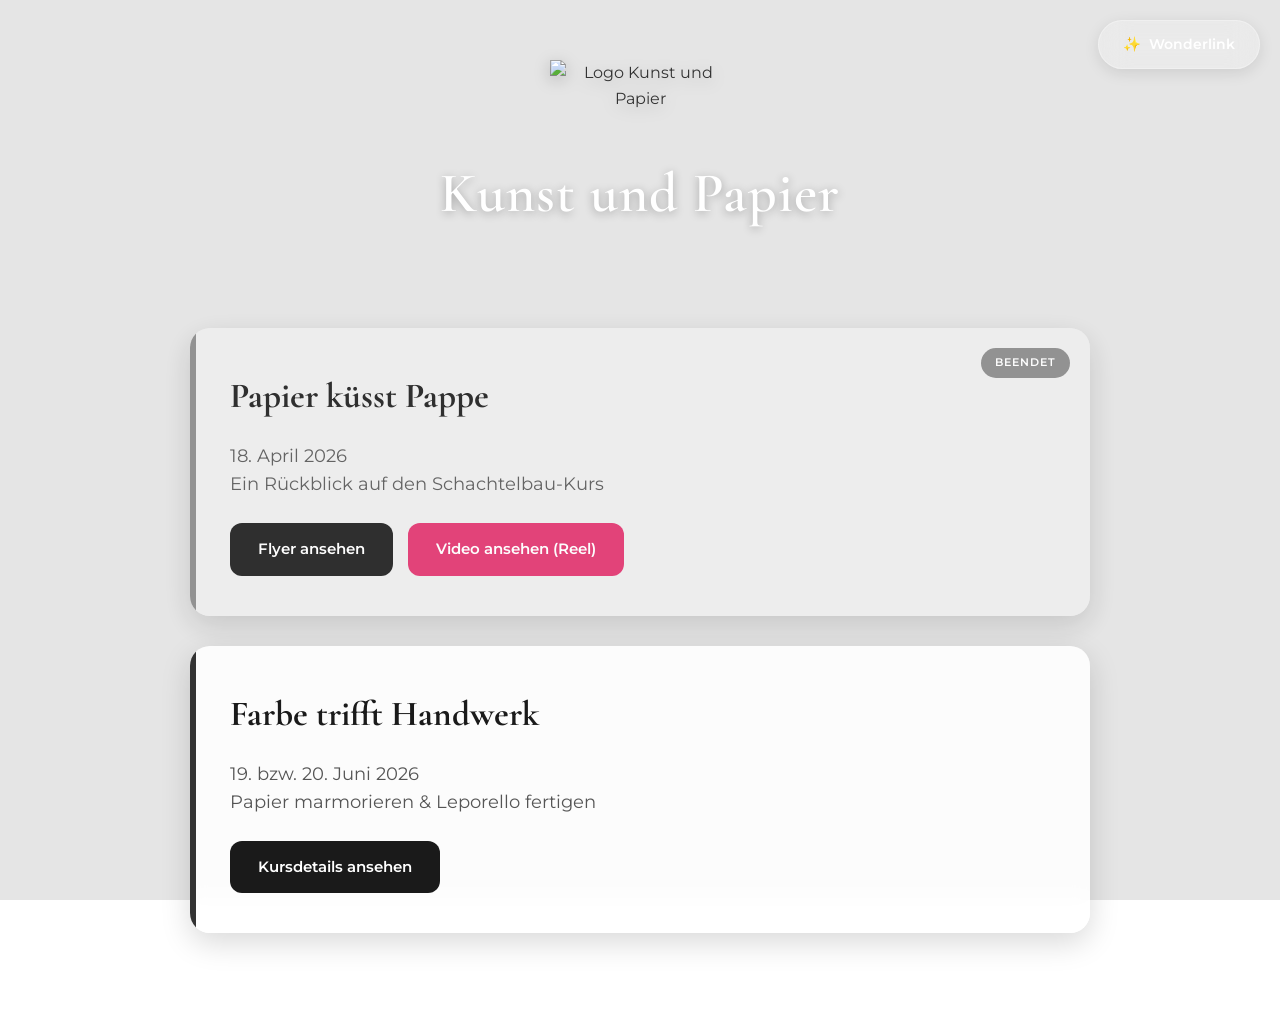
==== index.html @ db14aaea "Add files via upload" ====
<!DOCTYPE html>
<html lang="de">
<head>
    <meta charset="UTF-8">
    <meta name="viewport" content="width=device-width, initial-scale=1.0">
    <title>Kunst und Papier – Kurse</title>
    <link rel="stylesheet" href="style.css">
</head>
<body>

    <nav class="nav">
        <a href="https://wonderl.ink/@kunst.und.papier?utm_source=ig&utm_medium=social&utm_content=link_in_bio&fbclid=PAdGRleARa5gBleHRuA2FlbQIxMQBzcnRjBmFwcF9pZA8xMjQwMjQ1NzQyODc0MTQAAadBw-XWcbCXHD3uxG_gkYI_okn8txs2lyn72MQV52lw5D352qN8CNvk9-yM_Q_aem_CXyqHSoFY4Ez12WwjsyFrg" class="wonderlink-btn" target="_blank">
            <span>✨</span> Wonderlink
        </a>
    </nav>

    <header class="header-container">
        <img src="logo.jpg" class="logo" alt="Logo Kunst und Papier">
        <h1>Kunst und Papier</h1>
    </header>

    <main class="container">
        <!-- Kurs vom 18. April (BEENDET) -->
        <article class="kurs beendet">
            <span class="status-badge">Beendet</span>
            <h2>Papier küsst Pappe</h2>
            <p>18. April 2026 <br>
               Ein Rückblick auf den Schachtelbau-Kurs</p>

            <div class="button-group">
                <a class="button" href="Flyer-Privat-Kurse-18.04.2026-KunstundPapier.pdf" target="_blank">
                    Flyer ansehen
                </a>
                <a class="button secondary" href="https://www.instagram.com/reel/DXR1qgRCDIf/?utm_source=ig_web_copy_link&igsh=MzRlODBiNWFlZA==" target="_blank">
                    Video ansehen (Reel)
                </a>
            </div>
        </article>

        <!-- Kommender Kurs -->
        <article class="kurs">
            <h2>Farbe trifft Handwerk</h2>
            <p>19. bzw. 20. Juni 2026 <br>
               Papier marmorieren & Leporello fertigen</p>

            <div class="button-group">
                <a class="button" href="Flyer-Privat-Kurse-19.-20.06.2026-KunstundPapier.pdf" target="_blank">
                    Kursdetails ansehen
                </a>
            </div>
        </article>
    </main>

    <!-- Preload PDFs -->
    <iframe src="Flyer-Privat-Kurse-18.04.2026-KunstundPapier.pdf" style="display:none;"></iframe>
    <iframe src="Flyer-Privat-Kurse-19.-20.06.2026-KunstundPapier.pdf" style="display:none;"></iframe>

</body>
</html>
---- style.css ----
@import url('https://fonts.googleapis.com/css2?family=Cormorant+Garamond:wght@400;600;700&family=Montserrat:wght@300;400;600&display=swap');

body {
    font-family: 'Montserrat', sans-serif;
    margin: 0;
    padding: 0;
    background-image: linear-gradient(rgba(0,0,0,0.1), rgba(0,0,0,0.1)), url("HEIF-Image 2.heif");
    background-size: cover;
    background-position: center;
    background-attachment: fixed;
    color: #333;
    line-height: 1.6;
}

/* Header & Nav */
.header-container {
    padding: 60px 20px 20px 20px;
    text-align: center;
}

.nav {
    position: fixed;
    top: 20px;
    right: 20px;
    z-index: 1000;
}

.wonderlink-btn {
    color: white;
    text-decoration: none;
    font-weight: 600;
    font-size: 0.9em;
    background: rgba(255, 255, 255, 0.2);
    padding: 12px 24px;
    border-radius: 50px;
    backdrop-filter: blur(15px);
    border: 1px solid rgba(255, 255, 255, 0.3);
    box-shadow: 0 4px 15px rgba(0,0,0,0.1);
    transition: all 0.3s ease;
    display: flex;
    align-items: center;
    gap: 8px;
}

.wonderlink-btn:hover {
    background: rgba(255, 255, 255, 0.3);
    transform: translateY(-2px);
    box-shadow: 0 6px 20px rgba(0,0,0,0.15);
}

.logo {
    display: block;
    margin: 0 auto 20px auto;
    max-width: 180px;
    filter: drop-shadow(0 4px 8px rgba(0,0,0,0.2));
}

h1 {
    font-family: 'Cormorant Garamond', serif;
    font-size: 3.5em;
    font-weight: 600;
    margin-bottom: 40px;
    color: white;
    text-shadow: 0 2px 10px rgba(0,0,0,0.3);
    letter-spacing: 1px;
}

/* Kurs Cards */
.container {
    max-width: 900px;
    margin: 0 auto;
    padding: 0 20px 60px 20px;
}

.kurs {
    background: rgba(255, 255, 255, 0.88);
    padding: 40px;
    margin: 30px auto;
    border-radius: 20px;
    box-shadow: 0 10px 30px rgba(0,0,0,0.15);
    backdrop-filter: blur(10px);
    position: relative;
    overflow: hidden;
    transition: transform 0.3s ease;
}

.kurs:hover {
    transform: translateY(-5px);
}

.kurs::before {
    content: '';
    position: absolute;
    top: 0;
    left: 0;
    width: 6px;
    height: 100%;
    background: #333;
}

.kurs.beendet {
    background: rgba(240, 240, 240, 0.8);
    opacity: 0.9;
}

.kurs.beendet::before {
    background: #888;
}

.status-badge {
    position: absolute;
    top: 20px;
    right: 20px;
    background: #888;
    color: white;
    padding: 6px 14px;
    border-radius: 30px;
    font-size: 0.7em;
    font-weight: 600;
    letter-spacing: 1px;
    text-transform: uppercase;
}

h2 {
    font-family: 'Cormorant Garamond', serif;
    font-size: 2.2em;
    margin-top: 0;
    margin-bottom: 15px;
    color: #1a1a1a;
}

.kurs p {
    font-size: 1.1em;
    color: #555;
    margin-bottom: 25px;
}

/* Buttons */
.button-group {
    display: flex;
    gap: 15px;
    flex-wrap: wrap;
}

.button {
    display: inline-block;
    text-decoration: none;
    font-weight: 600;
    color: white;
    background: #1a1a1a;
    padding: 14px 28px;
    border-radius: 12px;
    font-size: 0.95em;
    transition: all 0.3s ease;
    border: none;
    cursor: pointer;
}

.button:hover {
    background: #333;
    box-shadow: 0 5px 15px rgba(0,0,0,0.2);
}

.button.secondary {
    background: #E1306C;
}

.button.secondary:hover {
    background: #c12158;
}

/* Responsive */
@media (max-width: 600px) {
    h1 { font-size: 2.5em; }
    .kurs { padding: 25px; }
    .nav { position: static; margin-bottom: 20px; }
    .wonderlink-btn { justify-content: center; }
}
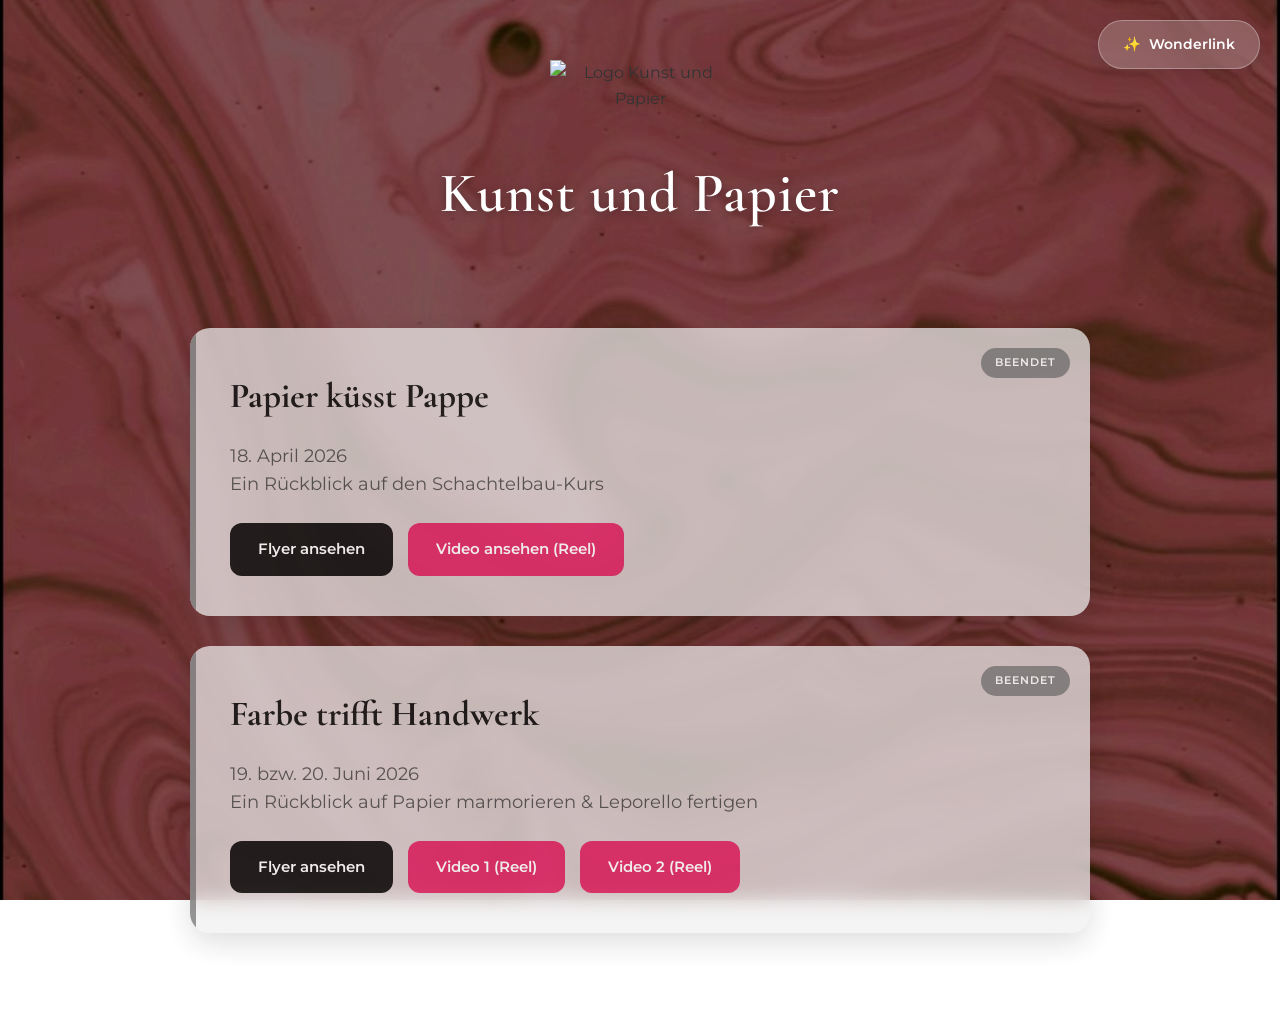
==== commit 74785c9d: "Update course details and status in index.html" ====
--- a/index.html
+++ b/index.html
@@ -15,12 +15,11 @@
     </nav>
 
     <header class="header-container">
-        <img src="logo.jpg" class="logo" alt="Logo Kunst und Papier">
+        <img src="HEIF-Image.heif" class="logo" alt="Logo Kunst und Papier">
         <h1>Kunst und Papier</h1>
     </header>
 
     <main class="container">
-        <!-- Kurs vom 18. April (BEENDET) -->
         <article class="kurs beendet">
             <span class="status-badge">Beendet</span>
             <h2>Papier küsst Pappe</h2>
@@ -37,21 +36,26 @@
             </div>
         </article>
 
-        <!-- Kommender Kurs -->
-        <article class="kurs">
+        <article class="kurs beendet">
+            <span class="status-badge">Beendet</span>
             <h2>Farbe trifft Handwerk</h2>
             <p>19. bzw. 20. Juni 2026 <br>
-               Papier marmorieren & Leporello fertigen</p>
+               Ein Rückblick auf Papier marmorieren & Leporello fertigen</p>
 
             <div class="button-group">
                 <a class="button" href="Flyer-Privat-Kurse-19.-20.06.2026-KunstundPapier.pdf" target="_blank">
-                    Kursdetails ansehen
+                    Flyer ansehen
+                </a>
+                <a class="button secondary" href="https://www.instagram.com/reel/DZwj-zJIYly/" target="_blank">
+                    Video 1 (Reel)
+                </a>
+                <a class="button secondary" href="https://www.instagram.com/reel/DZ9s6d7I1vY/" target="_blank">
+                    Video 2 (Reel)
                 </a>
             </div>
         </article>
     </main>
 
-    <!-- Preload PDFs -->
     <iframe src="Flyer-Privat-Kurse-18.04.2026-KunstundPapier.pdf" style="display:none;"></iframe>
     <iframe src="Flyer-Privat-Kurse-19.-20.06.2026-KunstundPapier.pdf" style="display:none;"></iframe>
 
--- a/style.css
+++ b/style.css
@@ -4,7 +4,7 @@
     font-family: 'Montserrat', sans-serif;
     margin: 0;
     padding: 0;
-    background-image: linear-gradient(rgba(0,0,0,0.1), rgba(0,0,0,0.1)), url("HEIF-Image 2.heif");
+    background-image: linear-gradient(rgba(0,0,0,0.1), rgba(0,0,0,0.1)), url("HEIF-Image2.jpeg");
     background-size: cover;
     background-position: center;
     background-attachment: fixed;
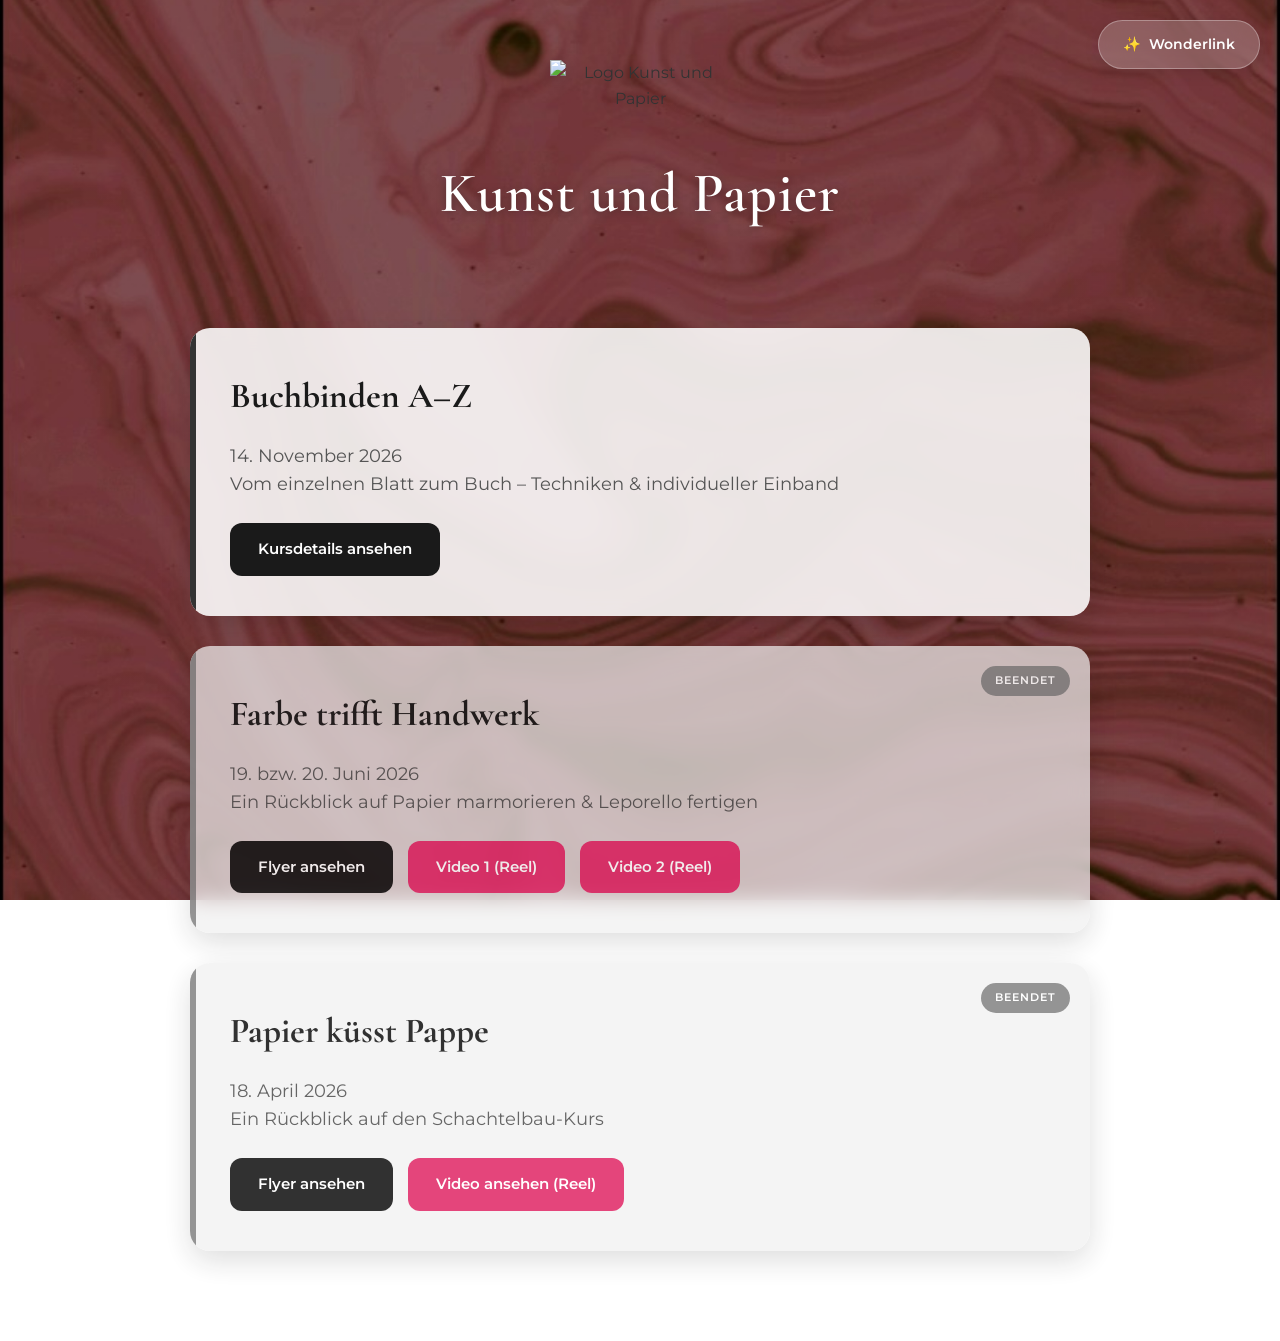
==== commit c596421c: "Update course details and links in index.html" ====
--- a/index.html
+++ b/index.html
@@ -20,18 +20,14 @@
     </header>
 
     <main class="container">
-        <article class="kurs beendet">
-            <span class="status-badge">Beendet</span>
-            <h2>Papier küsst Pappe</h2>
-            <p>18. April 2026 <br>
-               Ein Rückblick auf den Schachtelbau-Kurs</p>
+        <article class="kurs">
+            <h2>Buchbinden A–Z</h2>
+            <p>14. November 2026 <br>
+               Vom einzelnen Blatt zum Buch – Techniken & individueller Einband</p>
 
             <div class="button-group">
-                <a class="button" href="Flyer-Privat-Kurse-18.04.2026-KunstundPapier.pdf" target="_blank">
-                    Flyer ansehen
-                </a>
-                <a class="button secondary" href="https://www.instagram.com/reel/DXR1qgRCDIf/?utm_source=ig_web_copy_link&igsh=MzRlODBiNWFlZA==" target="_blank">
-                    Video ansehen (Reel)
+                <a class="button" href="A5-Flyer-Privat-Kurse-BuchbindenA-Z.pdf" target="_blank">
+                    Kursdetails ansehen
                 </a>
             </div>
         </article>
@@ -54,10 +50,27 @@
                 </a>
             </div>
         </article>
+
+        <article class="kurs beendet">
+            <span class="status-badge">Beendet</span>
+            <h2>Papier küsst Pappe</h2>
+            <p>18. April 2026 <br>
+               Ein Rückblick auf den Schachtelbau-Kurs</p>
+
+            <div class="button-group">
+                <a class="button" href="Flyer-Privat-Kurse-18.04.2026-KunstundPapier.pdf" target="_blank">
+                    Flyer ansehen
+                </a>
+                <a class="button secondary" href="https://www.instagram.com/reel/DXR1qgRCDIf/?utm_source=ig_web_copy_link&igsh=MzRlODBiNWFlZA==" target="_blank">
+                    Video ansehen (Reel)
+                </a>
+            </div>
+        </article>
     </main>
 
+    <iframe src="A5-Flyer-Privat-Kurse-BuchbindenA-Z.pdf" style="display:none;"></iframe>
+    <iframe src="Flyer-Privat-Kurse-19.-20.06.2026-KunstundPapier.pdf" style="display:none;"></iframe>
     <iframe src="Flyer-Privat-Kurse-18.04.2026-KunstundPapier.pdf" style="display:none;"></iframe>
-    <iframe src="Flyer-Privat-Kurse-19.-20.06.2026-KunstundPapier.pdf" style="display:none;"></iframe>
 
 </body>
 </html>
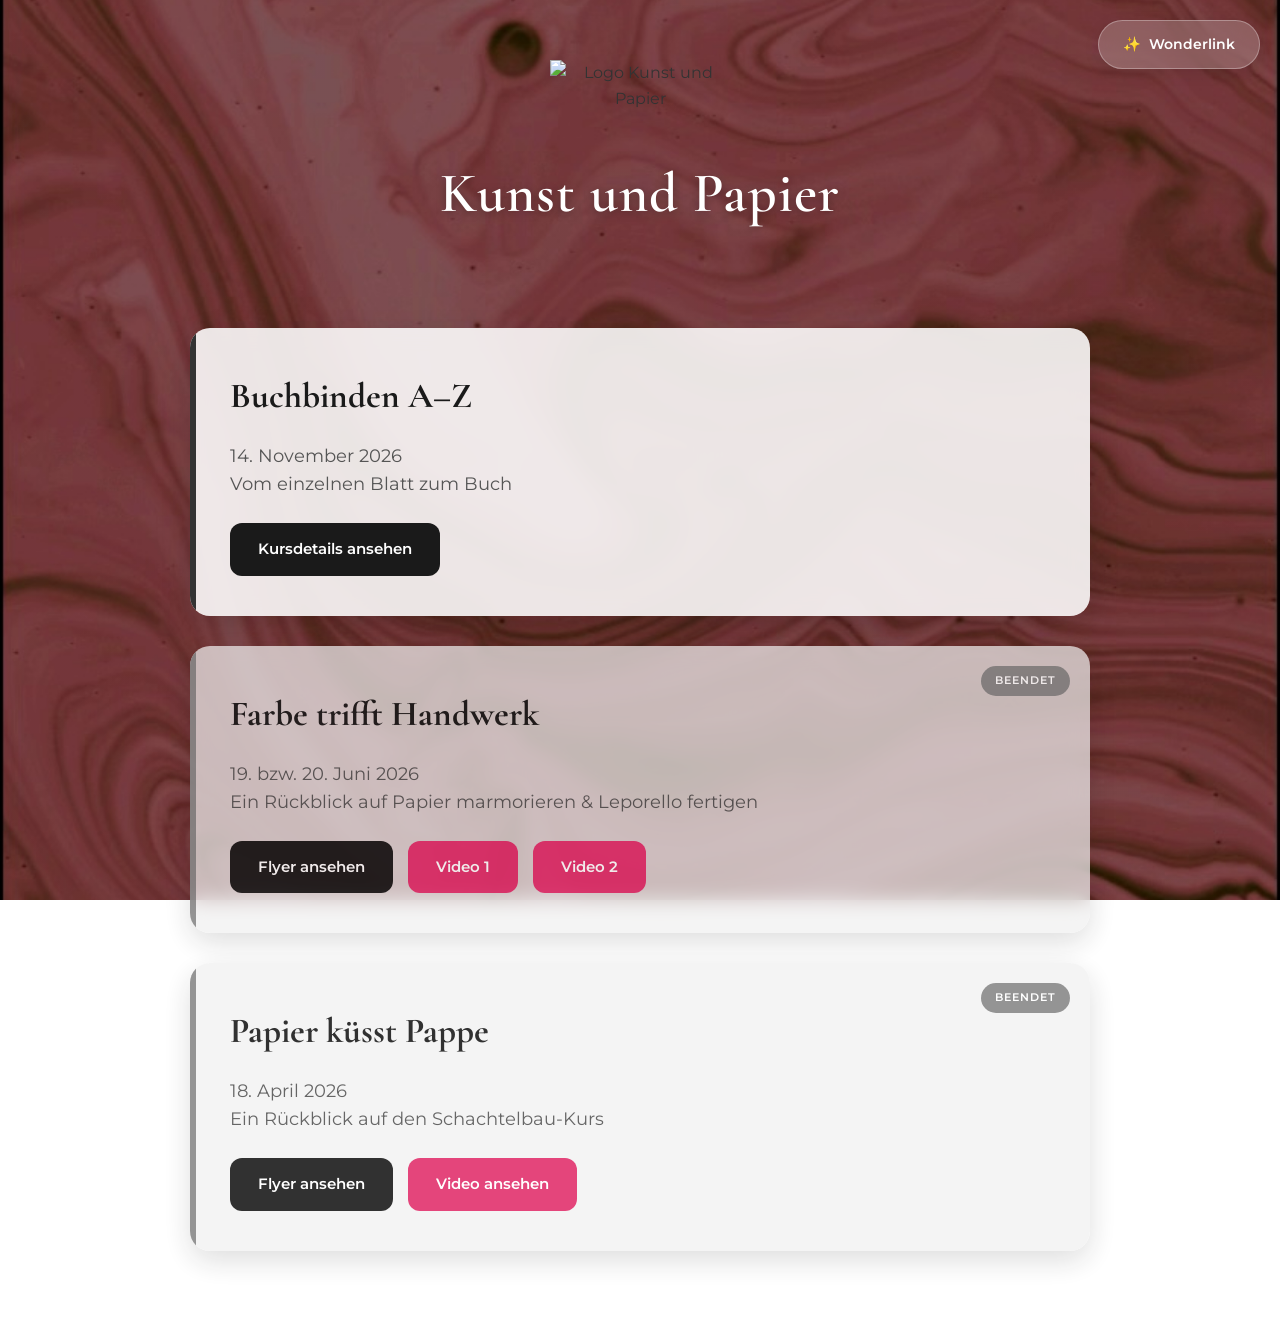
==== commit c5402e3a: "Update text and labels in index.html Removed 'Techniken & individueller Einband' from the descriptio" ====
--- a/index.html
+++ b/index.html
@@ -23,7 +23,7 @@
         <article class="kurs">
             <h2>Buchbinden A–Z</h2>
             <p>14. November 2026 <br>
-               Vom einzelnen Blatt zum Buch – Techniken & individueller Einband</p>
+               Vom einzelnen Blatt zum Buch</p>
 
             <div class="button-group">
                 <a class="button" href="A5-Flyer-Privat-Kurse-BuchbindenA-Z.pdf" target="_blank">
@@ -43,10 +43,10 @@
                     Flyer ansehen
                 </a>
                 <a class="button secondary" href="https://www.instagram.com/reel/DZwj-zJIYly/" target="_blank">
-                    Video 1 (Reel)
+                    Video 1
                 </a>
                 <a class="button secondary" href="https://www.instagram.com/reel/DZ9s6d7I1vY/" target="_blank">
-                    Video 2 (Reel)
+                    Video 2
                 </a>
             </div>
         </article>
@@ -62,7 +62,7 @@
                     Flyer ansehen
                 </a>
                 <a class="button secondary" href="https://www.instagram.com/reel/DXR1qgRCDIf/?utm_source=ig_web_copy_link&igsh=MzRlODBiNWFlZA==" target="_blank">
-                    Video ansehen (Reel)
+                    Video ansehen
                 </a>
             </div>
         </article>
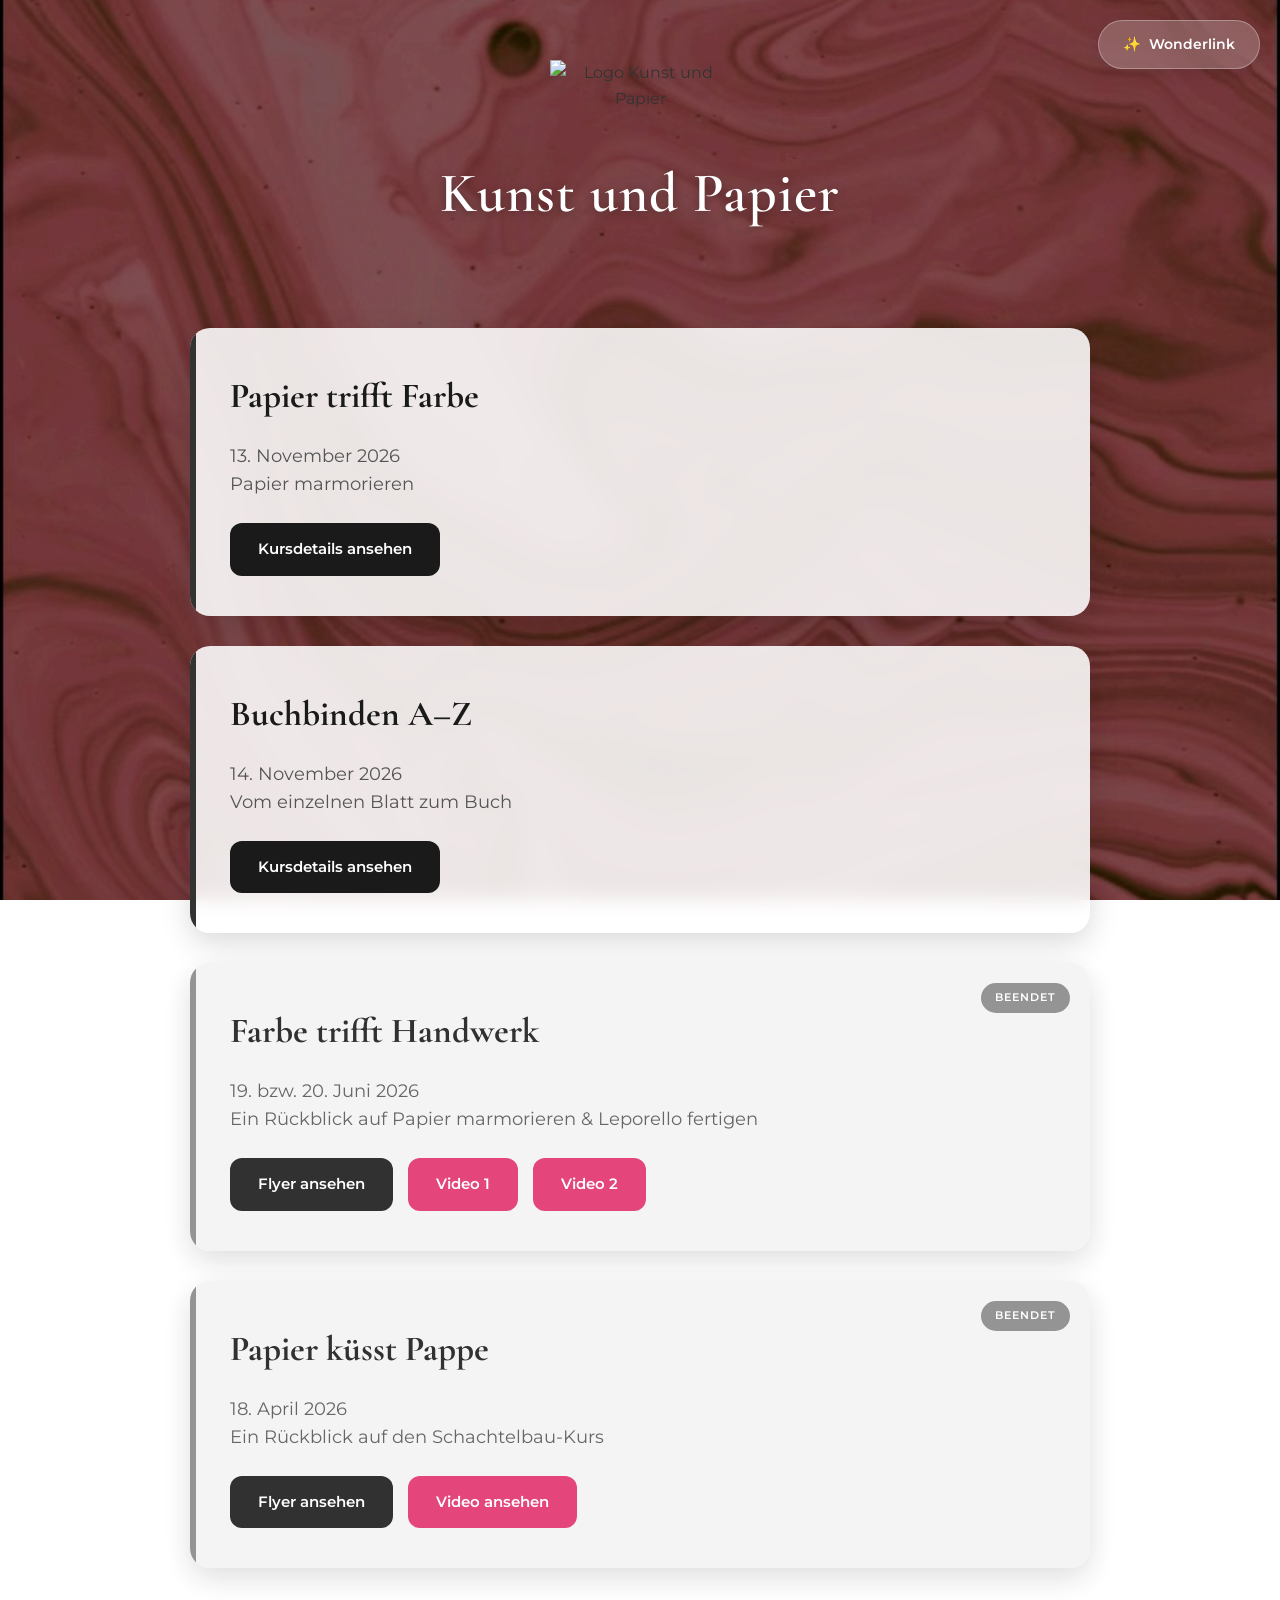
==== commit 50b0383f: "Add course section for 'Papier trifft Farbe' Added new course details for 'Papier trifft Farbe' with" ====
--- a/index.html
+++ b/index.html
@@ -20,6 +20,18 @@
     </header>
 
     <main class="container">
+        <article class="kurs">
+            <h2>Papier trifft Farbe</h2>
+            <p>13. November 2026 <br>
+               Papier marmorieren</p>
+
+            <div class="button-group">
+                <a class="button" href="A5-Flyer-Privat-Papier_trifft_Farbe.pdf" target="_blank">
+                    Kursdetails ansehen
+                </a>
+            </div>
+        </article>
+
         <article class="kurs">
             <h2>Buchbinden A–Z</h2>
             <p>14. November 2026 <br>
@@ -68,6 +80,7 @@
         </article>
     </main>
 
+    <iframe src="A5-Flyer-Privat-Papier_trifft_Farbe.pdf" style="display:none;"></iframe>
     <iframe src="A5-Flyer-Privat-Kurse-BuchbindenA-Z.pdf" style="display:none;"></iframe>
     <iframe src="Flyer-Privat-Kurse-19.-20.06.2026-KunstundPapier.pdf" style="display:none;"></iframe>
     <iframe src="Flyer-Privat-Kurse-18.04.2026-KunstundPapier.pdf" style="display:none;"></iframe>
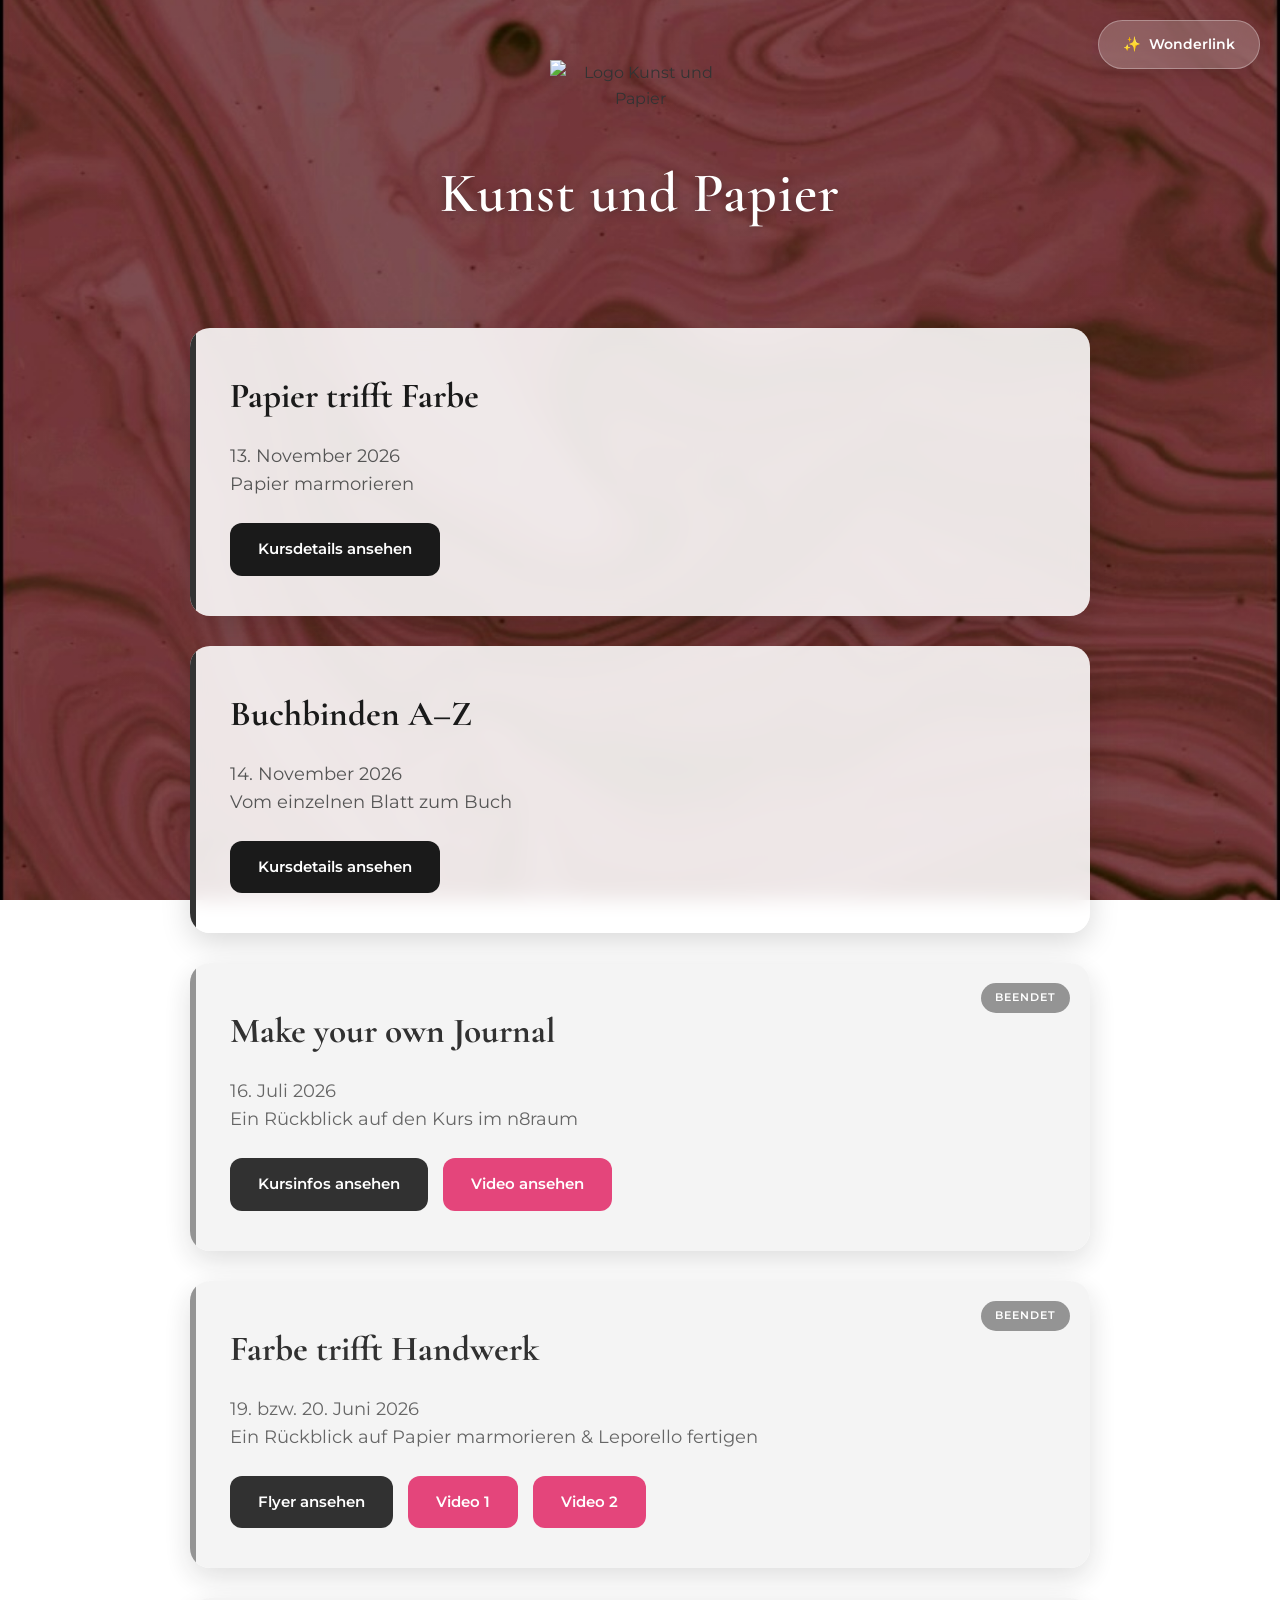
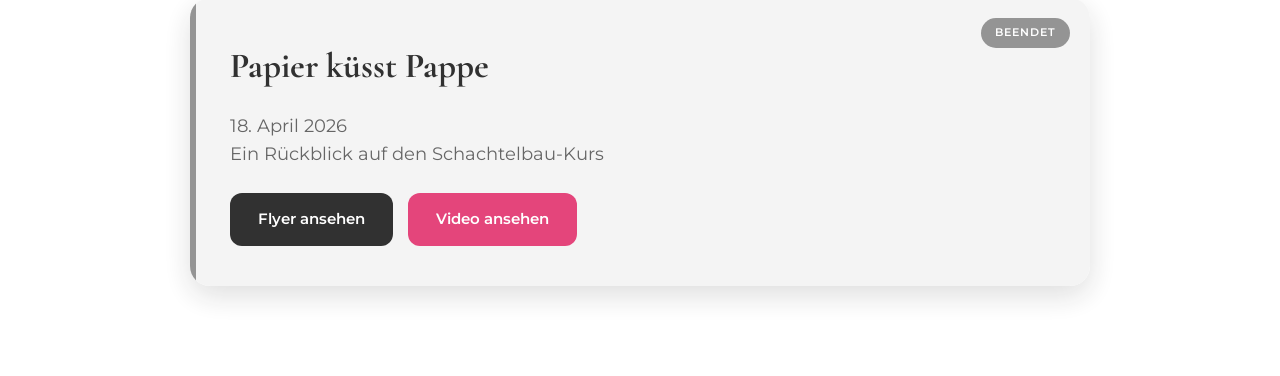
==== commit 6ae79000: "Add new journal entry for 'Make your own Journal'" ====
--- a/index.html
+++ b/index.html
@@ -46,6 +46,22 @@
 
         <article class="kurs beendet">
             <span class="status-badge">Beendet</span>
+            <h2>Make your own Journal</h2>
+            <p>16. Juli 2026 <br>
+               Ein Rückblick auf den Kurs im n8raum</p>
+
+            <div class="button-group">
+                <a class="button" href="https://bookwhen.com/de/n8raum/e/ev-say38-20260716180000" target="_blank">
+                    Kursinfos ansehen
+                </a>
+                <a class="button secondary" href="https://www.instagram.com/p/Da4jlqmI-f9/" target="_blank">
+                    Video ansehen
+                </a>
+            </div>
+        </article>
+
+        <article class="kurs beendet">
+            <span class="status-badge">Beendet</span>
             <h2>Farbe trifft Handwerk</h2>
             <p>19. bzw. 20. Juni 2026 <br>
                Ein Rückblick auf Papier marmorieren & Leporello fertigen</p>
